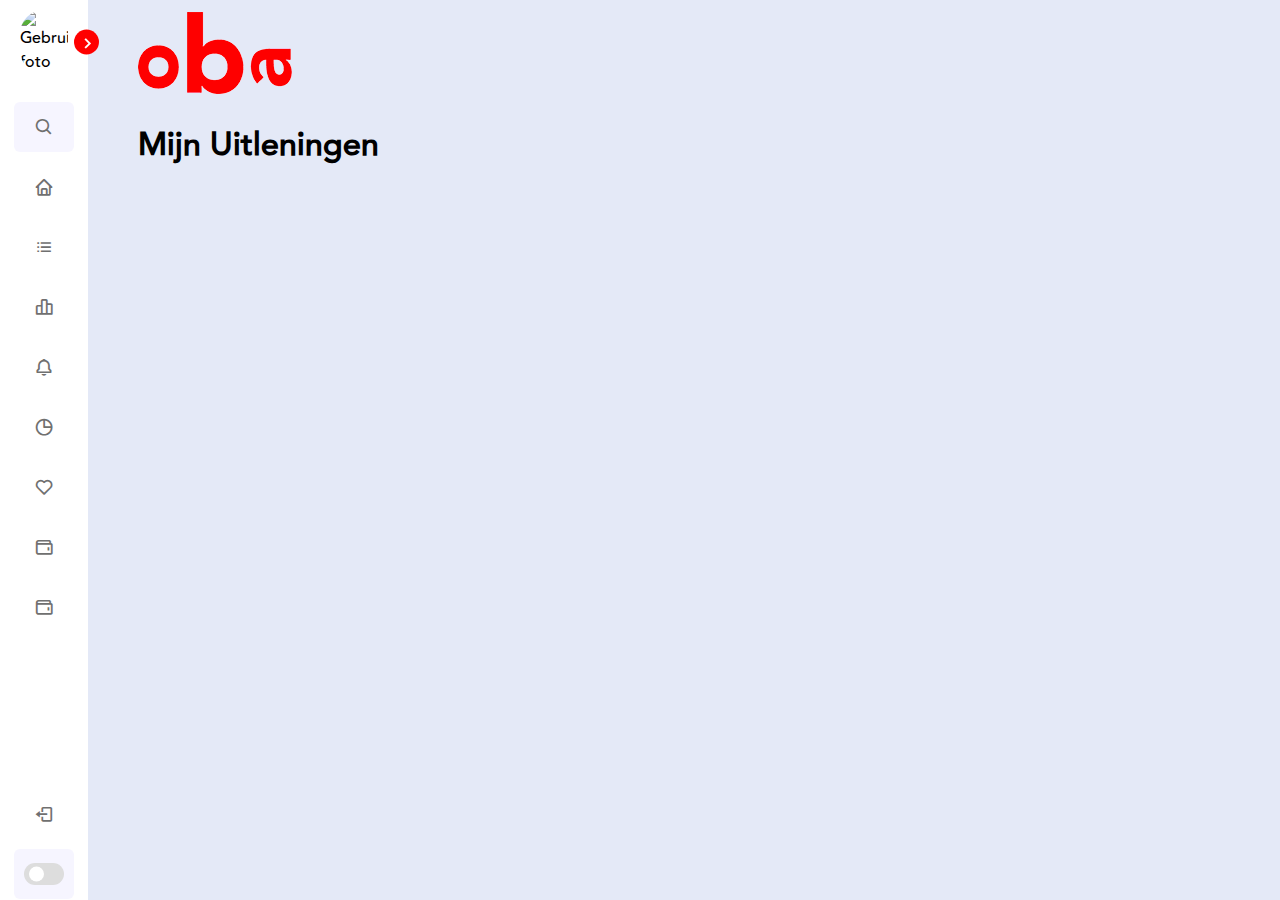
==== uitleningen.html @ 1aa2cf38 "css layout aangepast" ====
<!DOCTYPE html>
<html lang="en">
<head>
    <meta charset="UTF-8">
    <meta http-equiv="X-UA-Compatible" content="IE=edge">
    <meta name="viewport" content="width=device-width, initial-scale=1.0">
    
    <!-- Link to CSS -->
    <link rel="stylesheet" href="./styles/styles.css">
    
    <!-- Link to boxicons -->
    <link href='https://unpkg.com/boxicons@2.1.4/css/boxicons.min.css' rel='stylesheet'>

    <!-- Link to JavaScript script -->
    <script src="./scripts/script.js" defer></script>


    <title>Mijn OBA digitale reserveringen</title> 
</head>
<body>
    <nav class="sidebar close">
        <header>
            <div class="image-text">
                <span class="image">
                    <img src="./image/AmberFoto.jpeg" alt="Gebruiker-foto">
                </span>

                <div class="text logo-text">
                    <span class="name">Amber v/d Reijden</span>
                    <span class="profession">5 jaar lid</span>
                </div>
            </div>

            <i class='bx bx-chevron-right toggle'></i>
        </header>

        <div class="menu-bar">
            <div class="menu">

                <li class="search-box">
                    <i class='bx bx-search icon'></i>
                    <input type="text" placeholder="Zoek...">
                </li>

                <ul class="menu-links">
                    <li class="nav-link">
                        <a href="#">
                            <i class='bx bx-home icon'></i>
                            <span class="text nav-text">Welkom</span>
                        </a>
                    </li>

                    <li class="nav-link">
                        <a href="#">
                            <i class='bx bx-list-ul icon'></i>
                            <span class="text nav-text">Leeslijst</span>
                        </a>
                    </li>

                    <li class="nav-link">
                        <a href="#">
                            <i class='bx bx-bar-chart-alt-2 icon' ></i>
                            <span class="text-long nav-text">Uitleningen en verlengen</span>
                        </a>
                    </li>

                    <li class="nav-link">
                        <a href="#">
                            <i class='bx bx-bell icon'></i>
                            <span class="text nav-text">Uitleengeschiedenis</span>
                        </a>
                    </li>

                    <li class="nav-link">
                        <a href="#">
                            <i class='bx bx-pie-chart-alt icon' ></i>
                            <span class="text nav-text">Betaalgeschiedenis</span>
                        </a>
                    </li>
<!--dit is het gedeelte waar ik mee werk, namelijk:reserveringen -->
                    <li class="nav-link">
                        <a href="reserveringen.html">
                            <i class='bx bx-heart icon' ></i>
                            <span class="text nav-text">Reserveringen</span>
                        </a>
                    </li>

                    <li class="nav-link">
                        <a href="#">
                            <i class='bx bx-wallet icon' ></i>
                            <span class="text nav-text">Desposito's</span>
                        </a>
                    </li>

                    <li class="nav-link">
                        <a href="#">
                            <i class='bx bx-wallet icon' ></i>
                            <span class="text nav-text">Tellerstand abonnement</span>
                        </a>
                    </li>
                </ul>
            </div>

            <div class="bottom-content">
                <li class="">
                    <a href="#">
                        <i class='bx bx-log-out icon' ></i>
                        <span class="text nav-text">Uitloggen</span>
                    </a>
                </li>

                <li class="mode">
                    <div class="sun-moon">
                        <i class='bx bx-moon icon moon'></i>
                        <i class='bx bx-sun icon sun'></i>
                    </div>
                    <span class="mode-text text">Dark mode</span>

                    <div class="toggle-switch">
                        <span class="switch"></span>
                    </div>
                </li>
                
            </div>
        </div>

    </nav>
<!--Mijn digitale collectie/ of misschien krijg je dit te zien in de zoekfunctie..-->
    <section class="home">
        <div class="text"><img src="./images/oba.png" alt="OBA logo"></div>
        <main>
            <h1>Mijn Uitleningen</h1>
            
            
        </main>

    </section>

</body>
</html>
---- styles/styles.css ----
/* Fonts being used by the oba */
@font-face {
    font-family: AvenirRoman;
    src: url(../fonts/Avenir-roman.ttf);
}

@font-face {
    font-family: AvenirMedium;
    src: url(../fonts/Avenir-medium.ttf);
}

@font-face {
    font-family: AvenirBlack;
    src: url(../fonts/Avenir\ -black.ttf);
}

/* Custom properties */
/* :root {
    --red:#FF0000;
    --dark-color:#ce0000;
    --black:#000000;
    --gray:#666;
    /* --border: .1rem solid rgba(0,0,0,.1);
    --border-hover: .1rem solid var(--black);
    --box-shadow: 0 .5rem 1rem rgba(0,0,0,.1); 
} */

*{
    margin: 0;
    padding: 0;
    box-sizing: border-box;
    /* font-family: 'Poppins', sans-serif; */
}

:root{
    /* ===== Colors ===== */
    --body-color: #E4E9F7;
    --sidebar-color: #FFF;
    --primary-color: #FF0000;
    --primary-color-light: #F6F5FF;
    --toggle-color: #DDD;
    --text-color: #707070;

    /* ====== Transition ====== */
    --tran-03: all 0.2s ease;
    --tran-03: all 0.3s ease;
    --tran-04: all 0.3s ease;
    --tran-05: all 0.3s ease;
}


body{
    min-height: 100vh;
    background-color: var(--body-color);
    transition: var(--tran-05);
    font-family: AvenirMedium;
}

::selection{
    background-color: var(--primary-color);
    color: #fff;
}

body.dark{
    --body-color: #18191a;
    --sidebar-color: #242526;
    --primary-color: #3a3b3c;
    --primary-color-light: #3a3b3c;
    --toggle-color: #fff;
    --text-color: #ccc;
}

/* ===== Sidebar ===== */
 .sidebar{
    position: fixed;
    top: 0;
    left: 0;
    height: 100%;
    width: 250px;
    padding: 10px 14px;
    background: var(--sidebar-color);
    transition: var(--tran-05);
    z-index: 100;  
}
.sidebar.close{
    width: 88px;
}

/* ===== Reusable code - Here ===== */
.sidebar li{
    height: 50px;
    list-style: none;
    display: flex;
    align-items: center;
    margin-top: 10px;
}

.sidebar header .image,
.sidebar .icon{
    min-width: 60px;
    border-radius: 6px;
}

.sidebar .icon{
    min-width: 60px;
    border-radius: 6px;
    height: 100%;
    display: flex;
    align-items: center;
    justify-content: center;
    font-size: 20px;
}

.sidebar .text,
.sidebar .icon{
    color: var(--text-color);
    transition: var(--tran-03);
}

.sidebar .text{
    font-size: 17px;
    font-weight: 500;
    white-space: nowrap;
    opacity: 1;
}
.sidebar.close .text{
    opacity: 0;
}

.sidebar .text-long,
.sidebar .icon{
    color: var(--text-color);
    transition: var(--tran-03);
}

.sidebar .text-long{
    font-size: 17px;
    font-weight: 500;
    resize: none;
    opacity: 1;
}
.sidebar.close .text-long{
    resize: none;
    opacity: 0;
}

/* =========================== */

.sidebar header{
    position: relative;
}

.sidebar header .image-text{
    display: flex;
    align-items: center;
}
.sidebar header .logo-text{
    display: flex;
    flex-direction: column;
}
header .image-text .name {
    margin-top: 2px;
    font-size: 18px;
    font-weight: 600;
}

header .image-text .profession{
    font-size: 16px;
    margin-top: -2px;
    display: block;
}

.sidebar header .image{
    display: flex;
    align-items: center;
    justify-content: center;
}

.sidebar header .image img{
    width: 3rem;
    border-radius: 180px;
}

.sidebar header .toggle{
    position: absolute;
    top: 50%;
    right: -25px;
    transform: translateY(-50%) rotate(180deg);
    height: 25px;
    width: 25px;
    background-color: var(--primary-color);
    color: var(--sidebar-color);
    border-radius: 50%;
    display: flex;
    align-items: center;
    justify-content: center;
    font-size: 22px;
    cursor: pointer;
    transition: var(--tran-05);
}

body.dark .sidebar header .toggle{
    color: var(--text-color);
}

.sidebar.close .toggle{
    transform: translateY(-50%) rotate(0deg);
}

.sidebar .menu{
    margin-top: 18px;
}

.sidebar li.search-box{
    border-radius: 6px;
    background-color: var(--primary-color-light);
    cursor: pointer;
    transition: var(--tran-05);
}

.sidebar li.search-box input{
    height: 100%;
    width: 100%;
    outline: none;
    border: none;
    background-color: var(--primary-color-light);
    color: var(--text-color);
    border-radius: 6px;
    font-size: 17px;
    font-weight: 500;
    transition: var(--tran-05);
}
.sidebar li a{
    list-style: none;
    height: 100%;
    background-color: transparent;
    display: flex;
    align-items: center;
    height: 100%;
    width: 100%;
    border-radius: 6px;
    text-decoration: none;
    transition: var(--tran-03);
}

.sidebar li a:hover{
    background-color: var(--primary-color);
}
.sidebar li a:hover .icon,
.sidebar li a:hover .text{
    color: var(--sidebar-color);
}
body.dark .sidebar li a:hover .icon,
body.dark .sidebar li a:hover .text{
    color: var(--text-color);
}

.sidebar .menu-bar{
    height: calc(100% - 55px);
    display: flex;
    flex-direction: column;
    justify-content: space-between;
    overflow-y: scroll;
}
.menu-bar::-webkit-scrollbar{
    display: none;
}
.sidebar .menu-bar .mode{
    border-radius: 6px;
    background-color: var(--primary-color-light);
    position: relative;
    transition: var(--tran-05);
}

.menu-bar .mode .sun-moon{
    height: 50px;
    width: 60px;
}

.mode .sun-moon i{
    position: absolute;
}
.mode .sun-moon i.sun{
    opacity: 0;
}
body.dark .mode .sun-moon i.sun{
    opacity: 1;
}
body.dark .mode .sun-moon i.moon{
    opacity: 0;
}

.menu-bar .bottom-content .toggle-switch{
    position: absolute;
    right: 0;
    height: 100%;
    min-width: 60px;
    display: flex;
    align-items: center;
    justify-content: center;
    border-radius: 6px;
    cursor: pointer;
}
.toggle-switch .switch{
    position: relative;
    height: 22px;
    width: 40px;
    border-radius: 25px;
    background-color: var(--toggle-color);
    transition: var(--tran-05);
}

.switch::before{
    content: '';
    position: absolute;
    height: 15px;
    width: 15px;
    border-radius: 50%;
    top: 50%;
    left: 5px;
    transform: translateY(-50%);
    background-color: var(--sidebar-color);
    transition: var(--tran-04);
}

body.dark .switch::before{
    left: 20px;
}

.home{
    position: absolute;
    top: 0;
    top: 0;
    left: 250px;
    height: 100vh;
    width: calc(100% - 250px);
    background-color: var(--body-color);
    transition: var(--tran-05);
}
.home .text{
    font-size: 30px;
    font-weight: 500;
    color: var(--text-color);
    padding: 12px 60px;
}

.sidebar.close ~ .home{
    left: 78px;
    height: 100vh;
    width: calc(100% - 78px);
}
body.dark .home .text{
    color: var(--text-color);
}

/* css voor mijn uitleningen: mobiele versie */
main{
    width: 90%;
    margin: 0 auto;

    /*background-color: green;*/
}

main h1 {
    margin-bottom: 1rem;
}

article {
    /*background-color: yellow;*/
}

article img {
    width: 22rem;
    height: auto;
    display: block;
    margin: 0 auto;
   
}

article h3 {
    margin-top: 0.5rem;
    margin-bottom: 1rem;
    color:
}

article h4 {
    margin-top: 1em;
    margin-bottom: 0.5em;
}

article h5 {
    margin-bottom: 5rem;
}

/* desktop versie*/
@media screen and (min-width: 800px) {
    article img {
        width: 10rem;
        height: auto;
    }
    article h3 {
        font-size: 1rem;
    }

    article h4 {
        font-size: 1rem;
    }
}
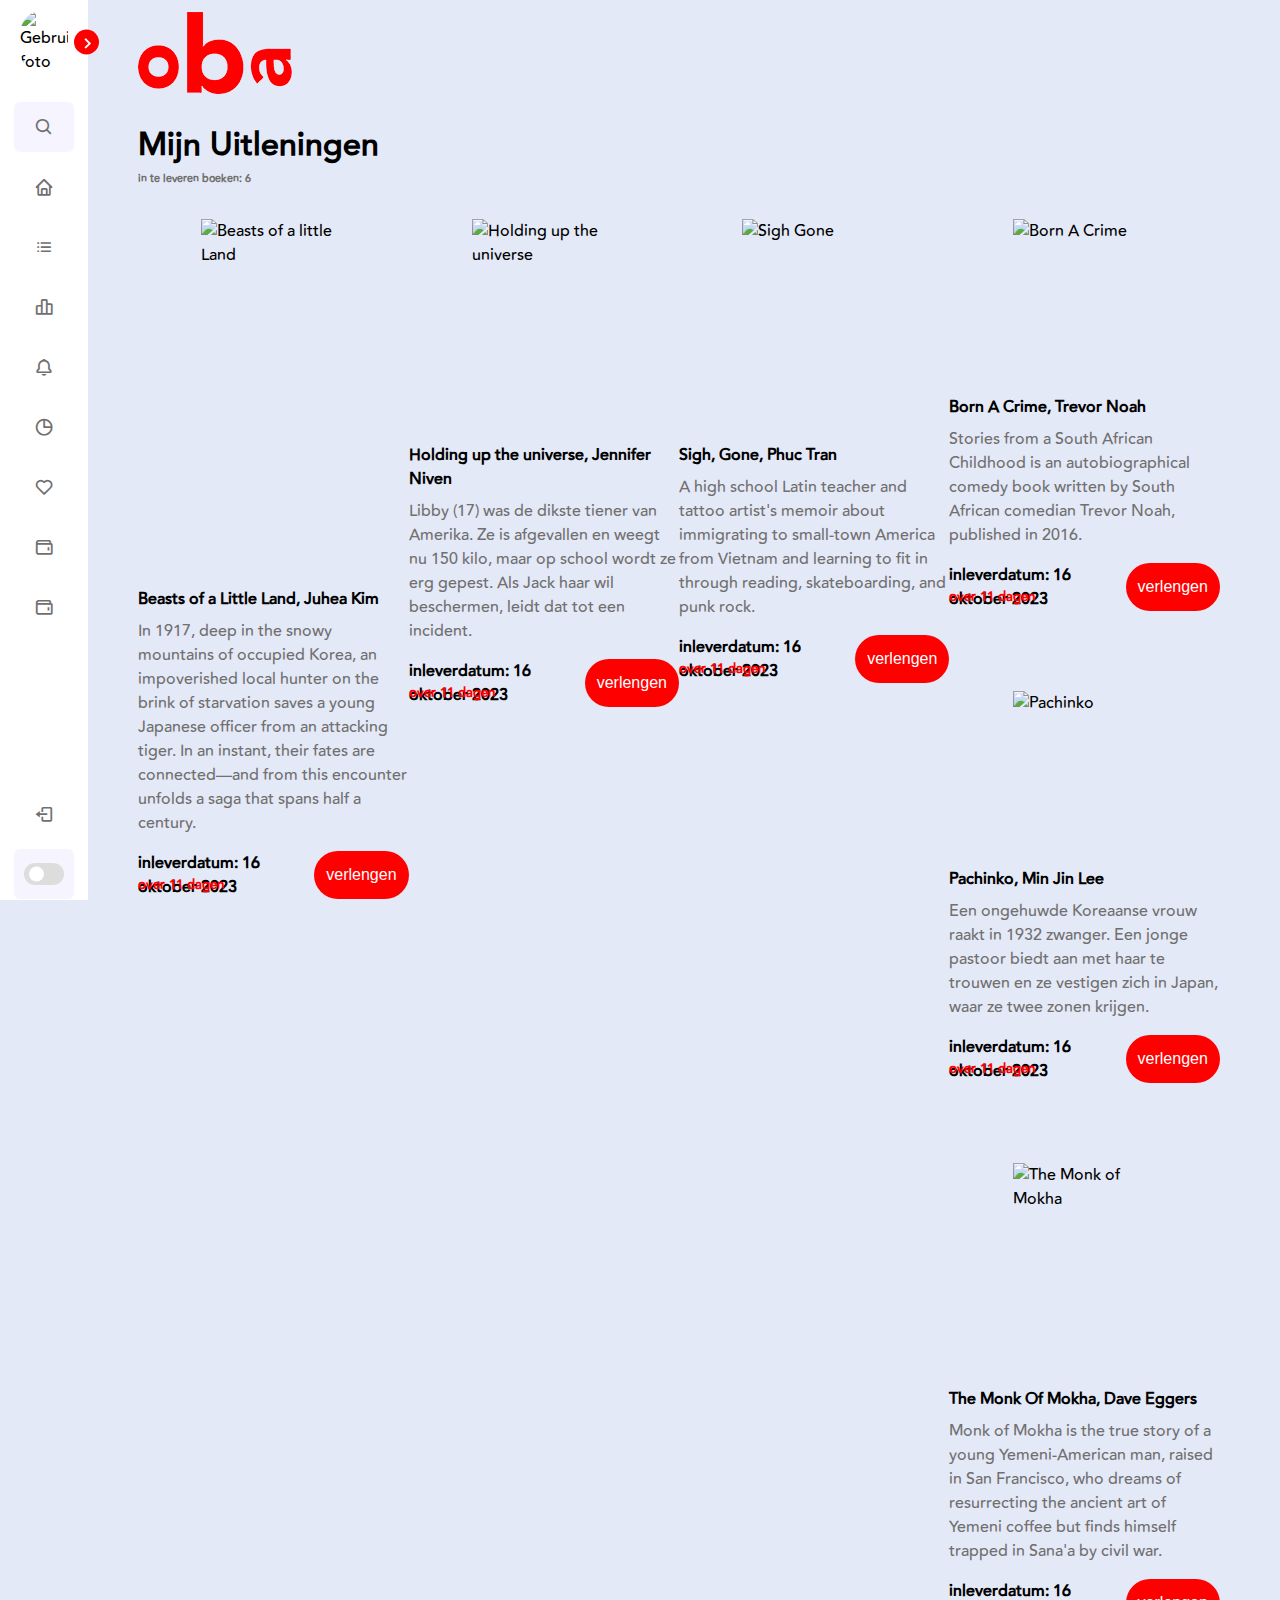
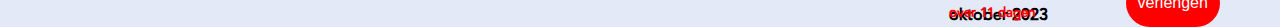
==== commit 401a1f03: "mobiele versie af + beginnetje aan layout midsize-desktop versie" ====
--- a/uitleningen.html
+++ b/uitleningen.html
@@ -125,13 +125,66 @@
         </div>
 
     </nav>
-<!--Mijn digitale collectie/ of misschien krijg je dit te zien in de zoekfunctie..-->
+<!--Mijn in te leveren boeken-->
     <section class="home">
         <div class="text"><img src="./images/oba.png" alt="OBA logo"></div>
         <main>
             <h1>Mijn Uitleningen</h1>
+            <h6>in te leveren boeken: 6</h6>
             
-            
+            <article>
+                <img src="https://i.ibb.co/tCpwZHS/cover-beasts-of-a-little-land.jpg" alt="Beasts of a little Land">
+                <h3> Beasts of a Little Land, Juhea Kim </h3>
+                <p>In 1917, deep in the snowy mountains of occupied Korea, an impoverished local hunter on the brink of starvation saves a young Japanese officer from an attacking tiger. In an instant, their fates are connected—and from this encounter unfolds a saga that spans half a century.</p>
+                <h4>inleverdatum: 16 oktober 2023</h4>
+                <h5>over 11 dagen</h5>
+                <button>verlengen</button>
+            </article>
+    
+            <article>
+                <img src="https://i.ibb.co/Z8VnqZw/cover-holding-up-the-universe.jpg" alt="Holding up the universe">
+                <h3>Holding up the universe, Jennifer Niven</h3>
+                <p>Libby (17) was de dikste tiener van Amerika. Ze is afgevallen en weegt nu 150 kilo, maar op school wordt ze erg gepest. Als Jack haar wil beschermen, leidt dat tot een incident.</p>
+                <h4>inleverdatum: 16 oktober 2023</h4>
+                <h5>over 11 dagen</h5>
+                <button>verlengen</button>
+            </article>
+
+            <article>
+                <img src="https://i.ibb.co/V35Kzg2/cover-born-a-crime.jpg" alt="Born A Crime">
+                <h3>Born A Crime, Trevor Noah</h3>
+                <p>Stories from a South African Childhood is an autobiographical comedy book written by South African comedian Trevor Noah, published in 2016.</p>
+                <h4>inleverdatum: 16 oktober 2023</h4>
+                <h5>over 11 dagen</h5>
+                <button>verlengen</button>
+            </article>
+    
+            <article>
+                <img src="https://i.ibb.co/hCTFCj4/cover-sigh-gone.jpg" alt="Sigh Gone">
+                <h3>Sigh, Gone, Phuc Tran</h3>
+                <p>A high school Latin teacher and tattoo artist's memoir about immigrating to small-town America from Vietnam and learning to fit in through reading, skateboarding, and punk rock.</p>
+                <h4>inleverdatum: 16 oktober 2023</h4>
+                <h5>over 11 dagen</h5>
+                <button>verlengen</button>
+            </article>
+    
+            <article>
+                <img src="https://i.ibb.co/fxdWRv3/cover-pachinko.jpg" alt="Pachinko">
+                <h3>Pachinko, Min Jin Lee</h3>
+                <p>Een ongehuwde Koreaanse vrouw raakt in 1932 zwanger. Een jonge pastoor biedt aan met haar te trouwen en ze vestigen zich in Japan, waar ze twee zonen krijgen.</p>
+                <h4>inleverdatum: 16 oktober 2023</h4>
+                <h5>over 11 dagen</h5>
+                <button>verlengen</button>
+            </article>
+
+            <article>
+                <img src="https://i.ibb.co/qjkDDkj/cover-the-monk-of-mokha.jpg" alt="The Monk of Mokha">
+                <h3>The Monk Of Mokha, Dave Eggers</h3>
+                <p>Monk of Mokha is the true story of a young Yemeni-American man, raised in San Francisco, who dreams of resurrecting the ancient art of Yemeni coffee but finds himself trapped in Sana'a by civil war.</p>
+                <h4>inleverdatum: 16 oktober 2023</h4>
+                <h5>over 11 dagen</h5>
+                <button>verlengen</button>
+            </article>
         </main>
 
     </section>
--- a/styles/styles.css
+++ b/styles/styles.css
@@ -6,12 +6,12 @@
 
 @font-face {
     font-family: AvenirMedium;
-    src: url(../fonts/Avenir-medium.ttf);
+    src: url("../fonts/Avenir-medium.ttf");
 }
 
 @font-face {
     font-family: AvenirBlack;
-    src: url(../fonts/Avenir\ -black.ttf);
+    src: url("../fonts/Avenir\ -black.ttf")
 }
 
 /* Custom properties */
@@ -353,59 +353,161 @@
     color: var(--text-color);
 }
 
-/* css voor mijn uitleningen: mobiele versie */
+/* MOBIELE versie : mijn uitleningen */
 main{
     width: 90%;
     margin: 0 auto;
-
     /*background-color: green;*/
+    font-family: Avenirmedium;
 }
 
 main h1 {
-    margin-bottom: 1rem;
+    font-family: Avenirmedium;
+    font-size: 2rem;
+    /*margin-bottom: -3rem;*/
+}
+
+main h6 {
+    font-family: Avenirmedium;
+    margin-bottom: -3rem;
+    color:#707070;
 }
 
 article {
     /*background-color: yellow;*/
+    width: 90%;
+    margin: 0 auto;
+
+   display: grid;
+    grid-template-areas: 
+        "image image"
+        "title title"
+        "text text"
+        "date button"
+        "days button";
+    grid-template-columns: 2fr 0.5fr;
+    grid-template-rows: 2fr 0.2fr 0.5fr 2.5rem 1.5rem;
 }
 
 article img {
-    width: 22rem;
+    width: 15rem;
     height: auto;
     display: block;
     margin: 0 auto;
-   
+    margin-top: 5rem;
+
+    grid-area: image;
 }
 
 article h3 {
-    margin-top: 0.5rem;
-    margin-bottom: 1rem;
-    color:
-}
-
+    margin-top: 1rem;
+    margin-bottom: 0.5rem;
+
+    grid-area: title;
+}
+
+article p {
+    /*color:#707070;
+    width: 29rem; 
+    height: 7rem;*/
+    grid-area: text
+    
+}
 article h4 {
     margin-top: 1em;
-    margin-bottom: 0.5em;
+    margin-bottom: 1em;
+
+    grid-area: date;
 }
 
 article h5 {
-    margin-bottom: 5rem;
-}
-
-/* desktop versie*/
-@media screen and (min-width: 800px) {
+    color:#FF0000;
+
+    grid-area: days;
+}
+
+article button {
+    border-radius: 2rem;
+    border: none;
+    border-color: red;
+    background-color: red;
+    color: white;
+    font-size: 1rem;
+    padding: 0.75rem;
+    float: right;
+
+    grid-area: button;
+}
+
+
+
+/* mid-sized versie*/
+@media screen and (min-width: 45em) {
+    article{
+        width: 40%;
+    }
+
+    article:nth-of-type(1n){
+        float:left;
+    }
+
+    article:nth-of-type(2n){
+        float: right;
+    }
+
+    /*article:nth-of-type(3n){
+        float: right;*/
+    }
+
     article img {
-        width: 10rem;
+        width: 15rem;
         height: auto;
     }
+
     article h3 {
         font-size: 1rem;
     }
 
+    article p {
+        color:#707070;
+        /*
+        width: 20rem; 
+        height: 10rem;
+        */
+    }
+
     article h4 {
         font-size: 1rem;
     }
-}
-
-
-
+
+    article button {
+        float: left;
+        margin-top: 1em;
+    }
+
+
+
+
+/* full size desktop versie*/
+@media screen and (min-width: 80em) {
+    article {
+        width: 25%;
+    }
+
+    article img {
+        width: 9rem;
+        height: auto;
+    }
+
+    article:nth-of-type(1n){
+        float:left;
+    }
+
+    article:nth-of-type(2n){
+        float:center;
+    }
+
+    article:nth-of-type(3n){
+        float: right;
+    }
+}
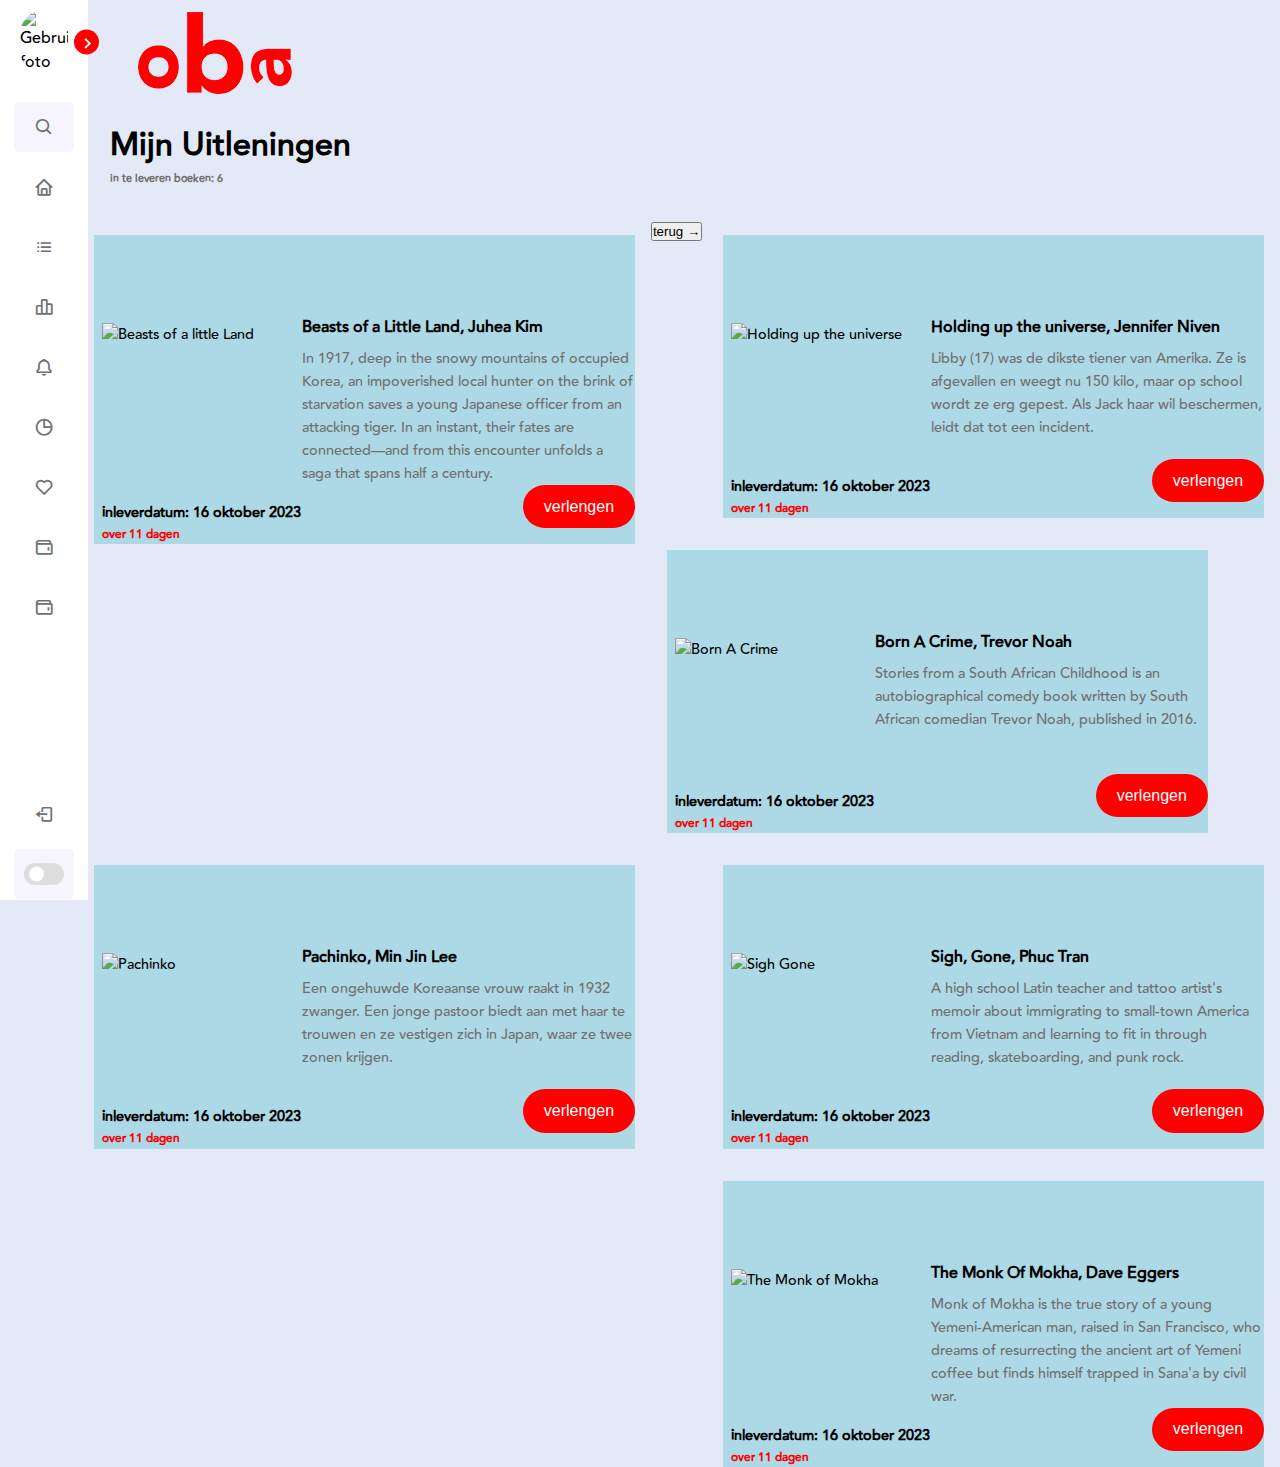
==== commit 723e2759: "midsize versie + begin full size" ====
--- a/uitleningen.html
+++ b/uitleningen.html
@@ -125,13 +125,14 @@
         </div>
 
     </nav>
-<!--Mijn in te leveren boeken-->
-    <section class="home">
+<!--My part on this project: Mijn uitleningen-->
+    <main class="home">
+
         <div class="text"><img src="./images/oba.png" alt="OBA logo"></div>
-        <main>
-            <h1>Mijn Uitleningen</h1>
-            <h6>in te leveren boeken: 6</h6>
-            
+
+        <h1>Mijn Uitleningen</h1>
+        <h6>in te leveren boeken: 6</h6>
+
             <article>
                 <img src="https://i.ibb.co/tCpwZHS/cover-beasts-of-a-little-land.jpg" alt="Beasts of a little Land">
                 <h3> Beasts of a Little Land, Juhea Kim </h3>
@@ -185,9 +186,9 @@
                 <h5>over 11 dagen</h5>
                 <button>verlengen</button>
             </article>
-        </main>
 
-    </section>
+        <button>terug &#8594;</button>
+    </main>
 
 </body>
 </html>
--- a/styles/styles.css
+++ b/styles/styles.css
@@ -353,8 +353,10 @@
     color: var(--text-color);
 }
 
-/* MOBIELE versie : mijn uitleningen */
-main{
+/* My part in this project */
+
+/* mobile version: mijn uitleningen */
+main {
     width: 90%;
     margin: 0 auto;
     /*background-color: green;*/
@@ -362,14 +364,14 @@
 }
 
 main h1 {
-    font-family: Avenirmedium;
+    margin-left: 2rem;
     font-size: 2rem;
     /*margin-bottom: -3rem;*/
 }
 
 main h6 {
-    font-family: Avenirmedium;
-    margin-bottom: -3rem;
+    margin-left: 2rem;
+    margin-bottom: 2rem;
     color:#707070;
 }
 
@@ -377,16 +379,16 @@
     /*background-color: yellow;*/
     width: 90%;
     margin: 0 auto;
-
-   display: grid;
+    margin-bottom: 3rem;
+    display: grid;
     grid-template-areas: 
         "image image"
         "title title"
-        "text text"
+        "description description"
         "date button"
         "days button";
-    grid-template-columns: 2fr 0.5fr;
-    grid-template-rows: 2fr 0.2fr 0.5fr 2.5rem 1.5rem;
+    grid-template-columns: 1fr 7rem;
+    grid-template-rows: 3fr 0.2fr 0.5fr 2.2rem 1rem;
 }
 
 article img {
@@ -394,74 +396,305 @@
     height: auto;
     display: block;
     margin: 0 auto;
-    margin-top: 5rem;
-
+    margin-top: 4rem;
     grid-area: image;
 }
 
 article h3 {
     margin-top: 1rem;
     margin-bottom: 0.5rem;
-
     grid-area: title;
 }
 
 article p {
-    /*color:#707070;
-    width: 29rem; 
-    height: 7rem;*/
-    grid-area: text
-    
+    color:#707070;
+    grid-area: description;
 }
 article h4 {
     margin-top: 1em;
     margin-bottom: 1em;
-
     grid-area: date;
 }
 
 article h5 {
     color:#FF0000;
-
     grid-area: days;
 }
 
 article button {
     border-radius: 2rem;
     border: none;
-    border-color: red;
     background-color: red;
     color: white;
     font-size: 1rem;
-    padding: 0.75rem;
     float: right;
-
     grid-area: button;
 }
 
-
+/* een knop om terug te gaan naar het account overzicht?*/
+
+/*
+button {
+    border-radius: 2rem;
+    border: none;
+    background-color: black;
+    color: white;
+    font-size: 1rem;
+    padding: 1rem 2rem;
+    margin-top: 2rem;
+    margin-bottom: 2rem;
+} 
+*/
 
 /* mid-sized versie*/
-@media screen and (min-width: 45em) {
-    article{
-        width: 40%;
+
+/* werken aan: inleverdatum + aantal dagen onder tekst*/
+@media screen and (min-width:38em) {
+    article {
+       /* background-color:pink; */
+       width: 90%;
+       margin: 0 auto;
+       margin-top: -3rem;
+       margin-bottom: 5rem;
+       font-size: 0.9rem;
+       display: grid;
+        /*grid-template-areas: 
+        "image image title title"
+        "image image description description"
+        "date date date button"
+        "days days days button";
+        grid-template-columns: 1fr 0.5fr 1fr 7rem;
+        grid-template-rows: 0.5fr 1fr 2.5rem 1rem;
+        */
+
+        /*grid-template-areas:
+        "image image title title"
+        "image image description description"
+        "image image date date"
+        "image image days days"
+        "image image button blank";
+        grid-template-columns: 1fr 0.8fr 8rem 1.2fr;
+        grid-template-rows: 0.1fr 1fr 3rem 2rem 3rem;
+        */
+
+        grid-template-areas:
+        "image image title title"
+        "image image description description"
+        "image image date date"
+        "image image blank button"
+        "image image days button";
+        grid-template-columns: 1fr 0.8fr 1.2fr 7rem;
+        grid-template-rows: 0.1fr 1fr 3rem 1rem 2rem;
+
+    }
+
+    article h6 {
+        margin-bottom: 2rem;
+    }
+
+    article image {
+        width: 10rem; 
+        height: auto;
+        grid-area: image;
+    }
+
+    article h3 {
+        font-size: 1rem;
+        margin-top: 4.5rem;
+        margin-left: 1rem;
+        grid-area: title;
+    }
+    
+    article p {
+        margin-left: 1rem; 
+        grid-area: description;
+    }
+
+    article h4 {
+        margin-top: 1rem;
+        margin-left: 0.5rem;
+        grid-area: date;
+    }
+
+    article h5 {
+        margin-left: 0.5rem;
+        grid-area: days;
+    }
+
+    article blank {
+        grid-area: blank;
+    }
+}
+
+/*nog iets groter*/
+
+@media screen and (min-width: 58rem){
+    article {
+        background-color:lightblue;
+        width: 45%;
+        margin: 0 auto;
+        margin-top: -3rem;
+        grid-template-areas: 
+        "image title title"
+        "image description description"
+        "date date button"
+        "days days button"
+        "days days blank";
+        grid-template-columns: 12rem 1fr 7rem;
+       /* grid-template-rows: 0.1fr 1fr 0.2fr 1rem 2rem; */
+        grid-template-rows: 0.5fr 1fr 2.5rem 0.2rem 1rem;
+    }
+
+    article h6 {
+        
+    }
+    article img {
+        width: 12rem;
+        height: auto;
+        /*display: block;
+        margin: 0 auto;*/
+        margin-top: 5.5rem;
+        margin-left: 0.5rem;
+        grid-area: image;
+    }
+
+    article h3 {
+        grid-area: title;
+        margin-top: 5rem;
+    }
+
+    article p {
+        grid-area: description;
     }
 
     article:nth-of-type(1n){
         float:left;
+        margin: 1rem;
     }
 
     article:nth-of-type(2n){
         float: right;
     }
-
-    /*article:nth-of-type(3n){
-        float: right;*/
-    }
-
+}
+    /*full size desktop screen*/
+
+@media screen and (min-width: 82rem) {
+    article {
+        background-color: lightcoral;
+        width: 30%;
+        margin: 0 auto;
+        grid-template-areas: 
+        "image title title"
+        "image description description"
+        "date date button"
+        "days days button"
+        "days days blank";
+        grid-template-columns: 12rem 1fr 7rem;
+       /* grid-template-rows: 0.1fr 1fr 0.2fr 1rem 2rem; */
+        grid-template-rows: 0.5fr 1fr 2.5rem 0.2rem 1rem;
+    }
+
+    article image {
+        width: 12rem;
+    }
+
+    article:nth-of-type(1n){
+        float:left;
+    }
+
+    article:nth-of-type(2n){
+        float: center;
+    } 
+
+    article:nth-of-type(3n){
+        float: right;
+    }
+}
+
+    /*article {
+        background-color:lightblue;
+        width: 45%;
+        margin: 0 auto;
+        display: grid;
+        grid-template-areas: 
+            "image image"
+            "title title"
+            "description description"
+            "date button"
+            "days button";
+        grid-template-columns: 6fr 0.5fr;
+        grid-template-rows: 2fr 0.2fr 0.5fr 2.5rem 1rem;
+    }
+    
     article img {
         width: 15rem;
         height: auto;
+        display: block;
+        margin: 0 auto;
+        margin-top: 5rem;
+        grid-area: image;
+    }
+    
+    article h3 {
+        margin-top: 1rem;
+        margin-bottom: 0.5rem;
+        grid-area: title;
+    }
+    
+    article p {
+        grid-area: description;
+    }
+    article h4 {
+        grid-area: date;
+    }
+    
+    article h5 {
+        grid-area: days;
+    }
+    
+    article button {
+        grid-area: button;
+    }
+
+    article:nth-of-type(1n){
+        float:left;
+        margin: 1rem;
+    }
+
+    article:nth-of-type(2n){
+        float: right;
+    }
+}
+*/
+
+/* full size desktop screen */
+
+/*darkmode*/
+
+body.dark .home {
+    color: var(--text-color);
+}
+
+/*@media screen and (min-width: 45em) {
+    article{
+        width: 40%;
+    }
+
+    article:nth-of-type(1n){
+        float:left;
+    }
+
+    article:nth-of-type(2n){
+        float: right;
+    }
+
+    /*article:nth-of-type(3n){
+        float: right;
+    }
+
+    article img {
+        width: 15rem;
+        height: auto;
     }
 
     article h3 {
@@ -470,11 +703,10 @@
 
     article p {
         color:#707070;
-        /*
         width: 20rem; 
         height: 10rem;
-        */
-    }
+    }
+        
 
     article h4 {
         font-size: 1rem;
@@ -484,11 +716,14 @@
         float: left;
         margin-top: 1em;
     }
+*/
 
 
 
 
 /* full size desktop versie*/
+
+/*
 @media screen and (min-width: 80em) {
     article {
         width: 25%;
@@ -511,3 +746,4 @@
         float: right;
     }
 }
+*/
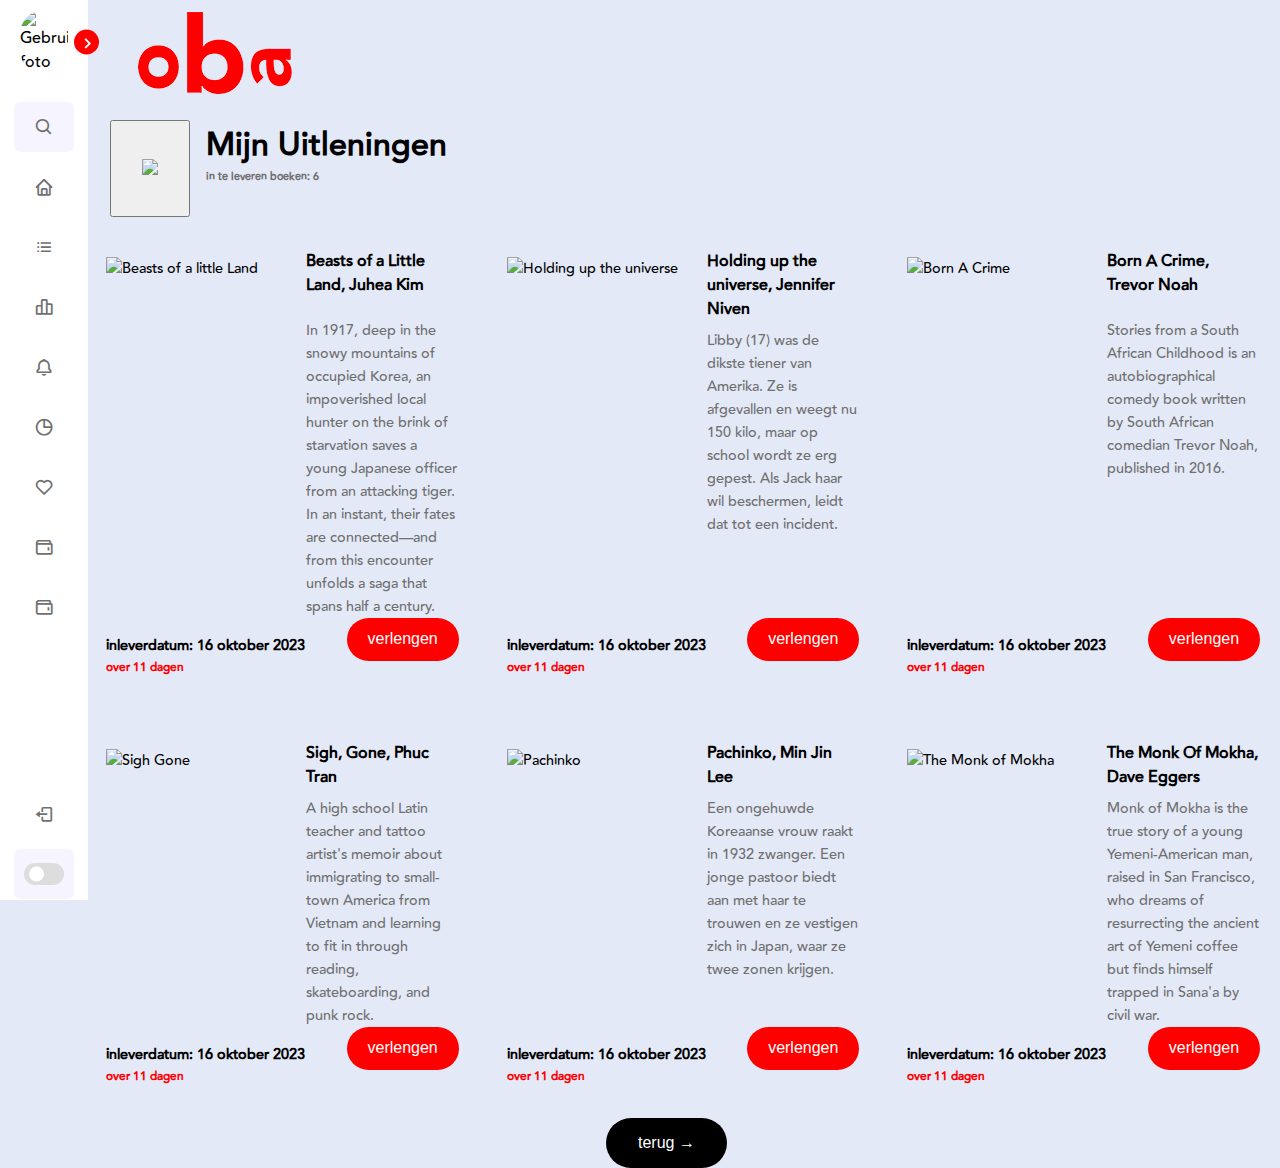
==== commit 506ad4d6: "full size desk done + extra knopjes" ====
--- a/uitleningen.html
+++ b/uitleningen.html
@@ -26,8 +26,8 @@
                 </span>
 
                 <div class="text logo-text">
-                    <span class="name">Amber v/d Reijden</span>
-                    <span class="profession">5 jaar lid</span>
+                    <span class="name">Wing-San Lee</span>
+                    <span class="profession">2 jaar lid</span>
                 </div>
             </div>
 
@@ -130,65 +130,73 @@
 
         <div class="text"><img src="./images/oba.png" alt="OBA logo"></div>
 
-        <h1>Mijn Uitleningen</h1>
-        <h6>in te leveren boeken: 6</h6>
-
-            <article>
-                <img src="https://i.ibb.co/tCpwZHS/cover-beasts-of-a-little-land.jpg" alt="Beasts of a little Land">
-                <h3> Beasts of a Little Land, Juhea Kim </h3>
-                <p>In 1917, deep in the snowy mountains of occupied Korea, an impoverished local hunter on the brink of starvation saves a young Japanese officer from an attacking tiger. In an instant, their fates are connected—and from this encounter unfolds a saga that spans half a century.</p>
-                <h4>inleverdatum: 16 oktober 2023</h4>
-                <h5>over 11 dagen</h5>
-                <button>verlengen</button>
-            </article>
-    
-            <article>
-                <img src="https://i.ibb.co/Z8VnqZw/cover-holding-up-the-universe.jpg" alt="Holding up the universe">
-                <h3>Holding up the universe, Jennifer Niven</h3>
-                <p>Libby (17) was de dikste tiener van Amerika. Ze is afgevallen en weegt nu 150 kilo, maar op school wordt ze erg gepest. Als Jack haar wil beschermen, leidt dat tot een incident.</p>
-                <h4>inleverdatum: 16 oktober 2023</h4>
-                <h5>over 11 dagen</h5>
-                <button>verlengen</button>
-            </article>
-
-            <article>
-                <img src="https://i.ibb.co/V35Kzg2/cover-born-a-crime.jpg" alt="Born A Crime">
-                <h3>Born A Crime, Trevor Noah</h3>
-                <p>Stories from a South African Childhood is an autobiographical comedy book written by South African comedian Trevor Noah, published in 2016.</p>
-                <h4>inleverdatum: 16 oktober 2023</h4>
-                <h5>over 11 dagen</h5>
-                <button>verlengen</button>
-            </article>
-    
-            <article>
-                <img src="https://i.ibb.co/hCTFCj4/cover-sigh-gone.jpg" alt="Sigh Gone">
-                <h3>Sigh, Gone, Phuc Tran</h3>
-                <p>A high school Latin teacher and tattoo artist's memoir about immigrating to small-town America from Vietnam and learning to fit in through reading, skateboarding, and punk rock.</p>
-                <h4>inleverdatum: 16 oktober 2023</h4>
-                <h5>over 11 dagen</h5>
-                <button>verlengen</button>
-            </article>
-    
-            <article>
-                <img src="https://i.ibb.co/fxdWRv3/cover-pachinko.jpg" alt="Pachinko">
-                <h3>Pachinko, Min Jin Lee</h3>
-                <p>Een ongehuwde Koreaanse vrouw raakt in 1932 zwanger. Een jonge pastoor biedt aan met haar te trouwen en ze vestigen zich in Japan, waar ze twee zonen krijgen.</p>
-                <h4>inleverdatum: 16 oktober 2023</h4>
-                <h5>over 11 dagen</h5>
-                <button>verlengen</button>
-            </article>
-
-            <article>
-                <img src="https://i.ibb.co/qjkDDkj/cover-the-monk-of-mokha.jpg" alt="The Monk of Mokha">
-                <h3>The Monk Of Mokha, Dave Eggers</h3>
-                <p>Monk of Mokha is the true story of a young Yemeni-American man, raised in San Francisco, who dreams of resurrecting the ancient art of Yemeni coffee but finds himself trapped in Sana'a by civil war.</p>
-                <h4>inleverdatum: 16 oktober 2023</h4>
-                <h5>over 11 dagen</h5>
-                <button>verlengen</button>
-            </article>
-
-        <button>terug &#8594;</button>
+        <div class="uitleningen">
+            <button class="account"><img src="https://i.ibb.co/4PmHHJc/user-icon.png" style="width: 3rem"></button>
+            <h1>Mijn Uitleningen</h1>
+            <h6>in te leveren boeken: 6</h6>
+        </div>
+
+            <div class="articles">
+                <article>
+                    <img src="https://i.ibb.co/tCpwZHS/cover-beasts-of-a-little-land.jpg" alt="Beasts of a little Land">
+                    <h3> Beasts of a Little Land, Juhea Kim </h3>
+                    <p>In 1917, deep in the snowy mountains of occupied Korea, an impoverished local hunter on the brink of starvation saves a young Japanese officer from an attacking tiger. In an instant, their fates are connected—and from this encounter unfolds a saga that spans half a century.</p>
+                    <h4>inleverdatum: 16 oktober 2023</h4>
+                    <h5>over 11 dagen</h5>
+                    <button>verlengen</button>
+                </article>
+        
+                <article>
+                    <img src="https://i.ibb.co/Z8VnqZw/cover-holding-up-the-universe.jpg" alt="Holding up the universe">
+                    <h3>Holding up the universe, Jennifer Niven</h3>
+                    <p>Libby (17) was de dikste tiener van Amerika. Ze is afgevallen en weegt nu 150 kilo, maar op school wordt ze erg gepest. Als Jack haar wil beschermen, leidt dat tot een incident.</p>
+                    <h4>inleverdatum: 16 oktober 2023</h4>
+                    <h5>over 11 dagen</h5>
+                    <button>verlengen</button>
+                </article>
+
+                <article>
+                    <img src="https://i.ibb.co/V35Kzg2/cover-born-a-crime.jpg" alt="Born A Crime">
+                    <h3>Born A Crime, Trevor Noah</h3>
+                    <p>Stories from a South African Childhood is an autobiographical comedy book written by South African comedian Trevor Noah, published in 2016.</p>
+                    <h4>inleverdatum: 16 oktober 2023</h4>
+                    <h5>over 11 dagen</h5>
+                    <button>verlengen</button>
+                </article>
+        
+                <article>
+                    <img src="https://i.ibb.co/hCTFCj4/cover-sigh-gone.jpg" alt="Sigh Gone">
+                    <h3>Sigh, Gone, Phuc Tran</h3>
+                    <p>A high school Latin teacher and tattoo artist's memoir about immigrating to small-town America from Vietnam and learning to fit in through reading, skateboarding, and punk rock.</p>
+                    <h4>inleverdatum: 16 oktober 2023</h4>
+                    <h5>over 11 dagen</h5>
+                    <button>verlengen</button>
+                </article>
+        
+                <article>
+                    <img src="https://i.ibb.co/fxdWRv3/cover-pachinko.jpg" alt="Pachinko">
+                    <h3>Pachinko, Min Jin Lee</h3>
+                    <p>Een ongehuwde Koreaanse vrouw raakt in 1932 zwanger. Een jonge pastoor biedt aan met haar te trouwen en ze vestigen zich in Japan, waar ze twee zonen krijgen.</p>
+                    <h4>inleverdatum: 16 oktober 2023</h4>
+                    <h5>over 11 dagen</h5>
+                    <button>verlengen</button>
+                </article>
+
+                <article>
+                    <img src="https://i.ibb.co/qjkDDkj/cover-the-monk-of-mokha.jpg" alt="The Monk of Mokha">
+                    <h3>The Monk Of Mokha, Dave Eggers</h3>
+                    <p>Monk of Mokha is the true story of a young Yemeni-American man, raised in San Francisco, who dreams of resurrecting the ancient art of Yemeni coffee but finds himself trapped in Sana'a by civil war.</p>
+                    <h4>inleverdatum: 16 oktober 2023</h4>
+                    <h5>over 11 dagen</h5>
+                    <button>verlengen</button>
+                </article>
+            </div>
+
+        <button class="terug">terug &#8594;</button>
+
     </main>
+
+
 
 </body>
 </html>
--- a/styles/styles.css
+++ b/styles/styles.css
@@ -1,7 +1,7 @@
 /* Fonts being used by the oba */
 @font-face {
     font-family: AvenirRoman;
-    src: url(../fonts/Avenir-roman.ttf);
+    src: url("../fonts/Avenir-roman.ttf");
 }
 
 @font-face {
@@ -356,6 +356,16 @@
 /* My part in this project */
 
 /* mobile version: mijn uitleningen */
+
+.uitleningen {
+    margin-left: 2rem;
+    display: grid;
+    grid-template-areas: 
+    "user uitleningen"
+    "user aantal";
+    grid-template-columns: 5rem 1fr;
+    grid-template-rows: 3rem 1fr;
+}
 main {
     width: 90%;
     margin: 0 auto;
@@ -363,16 +373,25 @@
     font-family: Avenirmedium;
 }
 
+.account {
+    grid-area: user;
+}
+
 main h1 {
-    margin-left: 2rem;
+    grid-area: uitleningen;
+    margin-left: 1rem;
     font-size: 2rem;
     /*margin-bottom: -3rem;*/
 }
 
 main h6 {
-    margin-left: 2rem;
+    grid-area: aantal;
+    margin-left: 1rem;
     margin-bottom: 2rem;
     color:#707070;
+}
+.articles {
+    display: block;
 }
 
 article {
@@ -396,7 +415,7 @@
     height: auto;
     display: block;
     margin: 0 auto;
-    margin-top: 4rem;
+    margin-top: 2rem;
     grid-area: image;
 }
 
@@ -431,31 +450,30 @@
     grid-area: button;
 }
 
-/* een knop om terug te gaan naar het account overzicht?*/
-
-/*
-button {
+/* een knop om terug te gaan naar het familie overzicht?*/
+.terug {
     border-radius: 2rem;
     border: none;
     background-color: black;
     color: white;
     font-size: 1rem;
     padding: 1rem 2rem;
-    margin-top: 2rem;
+    margin: 0 auto;
     margin-bottom: 2rem;
+    margin-left: 3rem;
+    position: absolute;
+    left: 30rem;
 } 
-*/
 
 /* mid-sized versie*/
 
-/* werken aan: inleverdatum + aantal dagen onder tekst*/
 @media screen and (min-width:38em) {
     article {
        /* background-color:pink; */
        width: 90%;
        margin: 0 auto;
-       margin-top: -3rem;
-       margin-bottom: 5rem;
+       margin-top: 2rem;
+       margin-bottom: 4rem;
        font-size: 0.9rem;
        display: grid;
         /*grid-template-areas: 
@@ -500,7 +518,7 @@
 
     article h3 {
         font-size: 1rem;
-        margin-top: 4.5rem;
+        margin-top: 2rem;
         margin-left: 1rem;
         grid-area: title;
     }
@@ -528,12 +546,14 @@
 
 /*nog iets groter*/
 
-@media screen and (min-width: 58rem){
+@media screen and (min-width: 57rem) {
     article {
-        background-color:lightblue;
+        /*background-color:lightblue;*/
         width: 45%;
         margin: 0 auto;
-        margin-top: -3rem;
+        margin-top: -4rem;
+        margin-bottom: 2rem;
+        margin-right: 2rem;
         grid-template-areas: 
         "image title title"
         "image description description"
@@ -545,9 +565,7 @@
         grid-template-rows: 0.5fr 1fr 2.5rem 0.2rem 1rem;
     }
 
-    article h6 {
-        
-    }
+
     article img {
         width: 12rem;
         height: auto;
@@ -567,22 +585,28 @@
         grid-area: description;
     }
 
-    article:nth-of-type(1n){
+    /*article:nth-of-type(1n) {
         float:left;
         margin: 1rem;
     }
 
-    article:nth-of-type(2n){
+    article:nth-of-type(2n) {
         float: right;
+    }*/
+
+    .articles {
+        display: flex;
+        flex-flow: row wrap;
     }
 }
     /*full size desktop screen*/
 
-@media screen and (min-width: 82rem) {
+@media screen and (min-width: 78rem) {
     article {
-        background-color: lightcoral;
         width: 30%;
         margin: 0 auto;
+        margin-top: -3rem;
+        margin-bottom: 2rem;
         grid-template-areas: 
         "image title title"
         "image description description"
@@ -594,21 +618,13 @@
         grid-template-rows: 0.5fr 1fr 2.5rem 0.2rem 1rem;
     }
 
-    article image {
-        width: 12rem;
-    }
-
-    article:nth-of-type(1n){
-        float:left;
-    }
-
-    article:nth-of-type(2n){
-        float: center;
-    } 
-
-    article:nth-of-type(3n){
-        float: right;
-    }
+    .articles {
+        display: flex;
+        flex-flow: row wrap;
+    }
+    
+    
+
 }
 
     /*article {
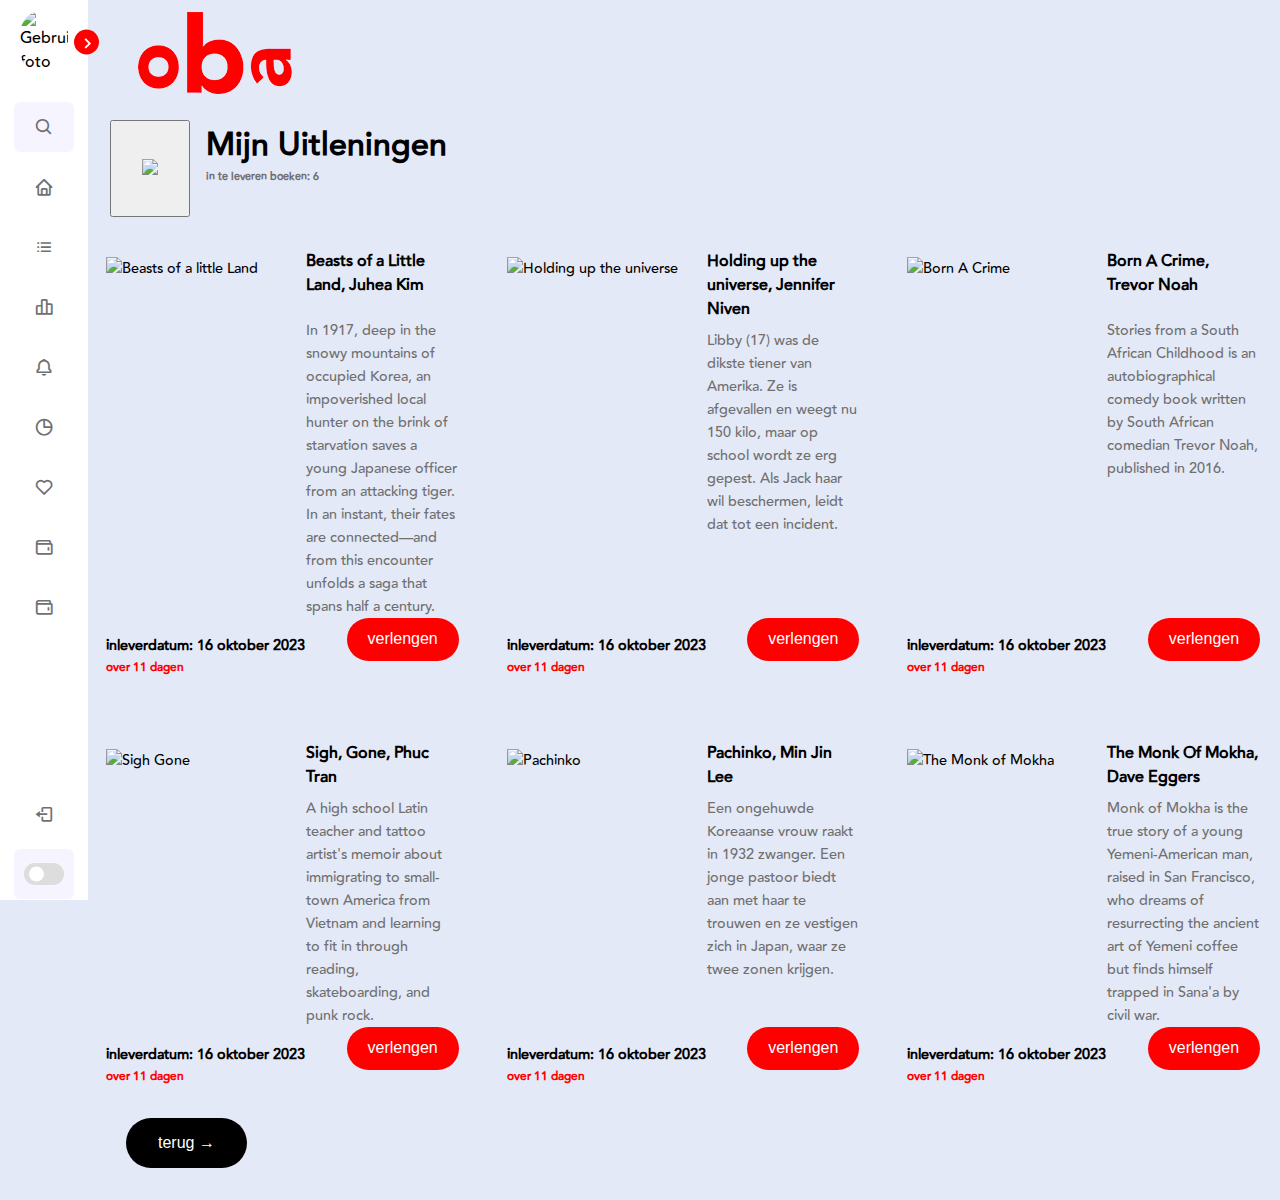
==== commit a85ba901: "comments weggehaald" ====
--- a/uitleningen.html
+++ b/uitleningen.html
@@ -77,7 +77,7 @@
                             <span class="text nav-text">Betaalgeschiedenis</span>
                         </a>
                     </li>
-<!--dit is het gedeelte waar ik mee werk, namelijk:reserveringen -->
+
                     <li class="nav-link">
                         <a href="reserveringen.html">
                             <i class='bx bx-heart icon' ></i>
@@ -128,13 +128,15 @@
 <!--My part on this project: Mijn uitleningen-->
     <main class="home">
 
-        <div class="text"><img src="./images/oba.png" alt="OBA logo"></div>
-
-        <div class="uitleningen">
-            <button class="account"><img src="https://i.ibb.co/4PmHHJc/user-icon.png" style="width: 3rem"></button>
-            <h1>Mijn Uitleningen</h1>
-            <h6>in te leveren boeken: 6</h6>
-        </div>
+        <header>
+            <div class="text"><img src="./images/oba.png" alt="OBA logo"></div>
+
+            <div class="uitleningen">
+                <button class="account"><img src="https://i.ibb.co/4PmHHJc/user-icon.png" style="width: 3rem"></button>
+                <h1>Mijn Uitleningen</h1>
+                <h6>in te leveren boeken: 6</h6>
+            </div>
+        </header>
 
             <div class="articles">
                 <article>
@@ -196,8 +198,6 @@
 
     </main>
 
-
-
 </body>
 </html>
 
--- a/styles/styles.css
+++ b/styles/styles.css
@@ -355,7 +355,7 @@
 
 /* My part in this project */
 
-/* mobile version: mijn uitleningen */
+/* mobiele versie: mijn uitleningen */
 
 .uitleningen {
     margin-left: 2rem;
@@ -369,7 +369,6 @@
 main {
     width: 90%;
     margin: 0 auto;
-    /*background-color: green;*/
     font-family: Avenirmedium;
 }
 
@@ -381,7 +380,6 @@
     grid-area: uitleningen;
     margin-left: 1rem;
     font-size: 2rem;
-    /*margin-bottom: -3rem;*/
 }
 
 main h6 {
@@ -395,7 +393,6 @@
 }
 
 article {
-    /*background-color: yellow;*/
     width: 90%;
     margin: 0 auto;
     margin-bottom: 3rem;
@@ -450,7 +447,6 @@
     grid-area: button;
 }
 
-/* een knop om terug te gaan naar het familie overzicht?*/
 .terug {
     border-radius: 2rem;
     border: none;
@@ -461,41 +457,21 @@
     margin: 0 auto;
     margin-bottom: 2rem;
     margin-left: 3rem;
-    position: absolute;
-    left: 30rem;
+    /*position: absolute;
+    left: 30rem;*/
 } 
 
-/* mid-sized versie*/
+/* mid-sized versie */
 
 @media screen and (min-width:38em) {
     article {
-       /* background-color:pink; */
        width: 90%;
        margin: 0 auto;
        margin-top: 2rem;
        margin-bottom: 4rem;
        font-size: 0.9rem;
        display: grid;
-        /*grid-template-areas: 
-        "image image title title"
-        "image image description description"
-        "date date date button"
-        "days days days button";
-        grid-template-columns: 1fr 0.5fr 1fr 7rem;
-        grid-template-rows: 0.5fr 1fr 2.5rem 1rem;
-        */
-
-        /*grid-template-areas:
-        "image image title title"
-        "image image description description"
-        "image image date date"
-        "image image days days"
-        "image image button blank";
-        grid-template-columns: 1fr 0.8fr 8rem 1.2fr;
-        grid-template-rows: 0.1fr 1fr 3rem 2rem 3rem;
-        */
-
-        grid-template-areas:
+       grid-template-areas:
         "image image title title"
         "image image description description"
         "image image date date"
@@ -544,11 +520,8 @@
     }
 }
 
-/*nog iets groter*/
-
 @media screen and (min-width: 57rem) {
     article {
-        /*background-color:lightblue;*/
         width: 45%;
         margin: 0 auto;
         margin-top: -4rem;
@@ -561,7 +534,6 @@
         "days days button"
         "days days blank";
         grid-template-columns: 12rem 1fr 7rem;
-       /* grid-template-rows: 0.1fr 1fr 0.2fr 1rem 2rem; */
         grid-template-rows: 0.5fr 1fr 2.5rem 0.2rem 1rem;
     }
 
@@ -569,8 +541,6 @@
     article img {
         width: 12rem;
         height: auto;
-        /*display: block;
-        margin: 0 auto;*/
         margin-top: 5.5rem;
         margin-left: 0.5rem;
         grid-area: image;
@@ -599,7 +569,8 @@
         flex-flow: row wrap;
     }
 }
-    /*full size desktop screen*/
+
+/* full-size desktop screen */
 
 @media screen and (min-width: 78rem) {
     article {
@@ -614,7 +585,6 @@
         "days days button"
         "days days blank";
         grid-template-columns: 12rem 1fr 7rem;
-       /* grid-template-rows: 0.1fr 1fr 0.2fr 1rem 2rem; */
         grid-template-rows: 0.5fr 1fr 2.5rem 0.2rem 1rem;
     }
 
@@ -622,144 +592,8 @@
         display: flex;
         flex-flow: row wrap;
     }
-    
-    
-
-}
-
-    /*article {
-        background-color:lightblue;
-        width: 45%;
-        margin: 0 auto;
-        display: grid;
-        grid-template-areas: 
-            "image image"
-            "title title"
-            "description description"
-            "date button"
-            "days button";
-        grid-template-columns: 6fr 0.5fr;
-        grid-template-rows: 2fr 0.2fr 0.5fr 2.5rem 1rem;
-    }
-    
-    article img {
-        width: 15rem;
-        height: auto;
-        display: block;
-        margin: 0 auto;
-        margin-top: 5rem;
-        grid-area: image;
-    }
-    
-    article h3 {
-        margin-top: 1rem;
-        margin-bottom: 0.5rem;
-        grid-area: title;
-    }
-    
-    article p {
-        grid-area: description;
-    }
-    article h4 {
-        grid-area: date;
-    }
-    
-    article h5 {
-        grid-area: days;
-    }
-    
-    article button {
-        grid-area: button;
-    }
-
-    article:nth-of-type(1n){
-        float:left;
-        margin: 1rem;
-    }
-
-    article:nth-of-type(2n){
-        float: right;
-    }
-}
-*/
-
-/* full size desktop screen */
-
-/*darkmode*/
+}
 
 body.dark .home {
     color: var(--text-color);
 }
-
-/*@media screen and (min-width: 45em) {
-    article{
-        width: 40%;
-    }
-
-    article:nth-of-type(1n){
-        float:left;
-    }
-
-    article:nth-of-type(2n){
-        float: right;
-    }
-
-    /*article:nth-of-type(3n){
-        float: right;
-    }
-
-    article img {
-        width: 15rem;
-        height: auto;
-    }
-
-    article h3 {
-        font-size: 1rem;
-    }
-
-    article p {
-        color:#707070;
-        width: 20rem; 
-        height: 10rem;
-    }
-        
-
-    article h4 {
-        font-size: 1rem;
-    }
-
-    article button {
-        float: left;
-        margin-top: 1em;
-    }
-*/
-
-
-
-
-/* full size desktop versie*/
-
-/*
-@media screen and (min-width: 80em) {
-    article {
-        width: 25%;
-    }
-
-    article img {
-        width: 9rem;
-        height: auto;
-    }
-
-    article:nth-of-type(1n){
-        float:left;
-    }
-
-    article:nth-of-type(2n){
-        float:center;
-    }
-
-    article:nth-of-type(3n){
-        float: right;
-    }
-}
-*/
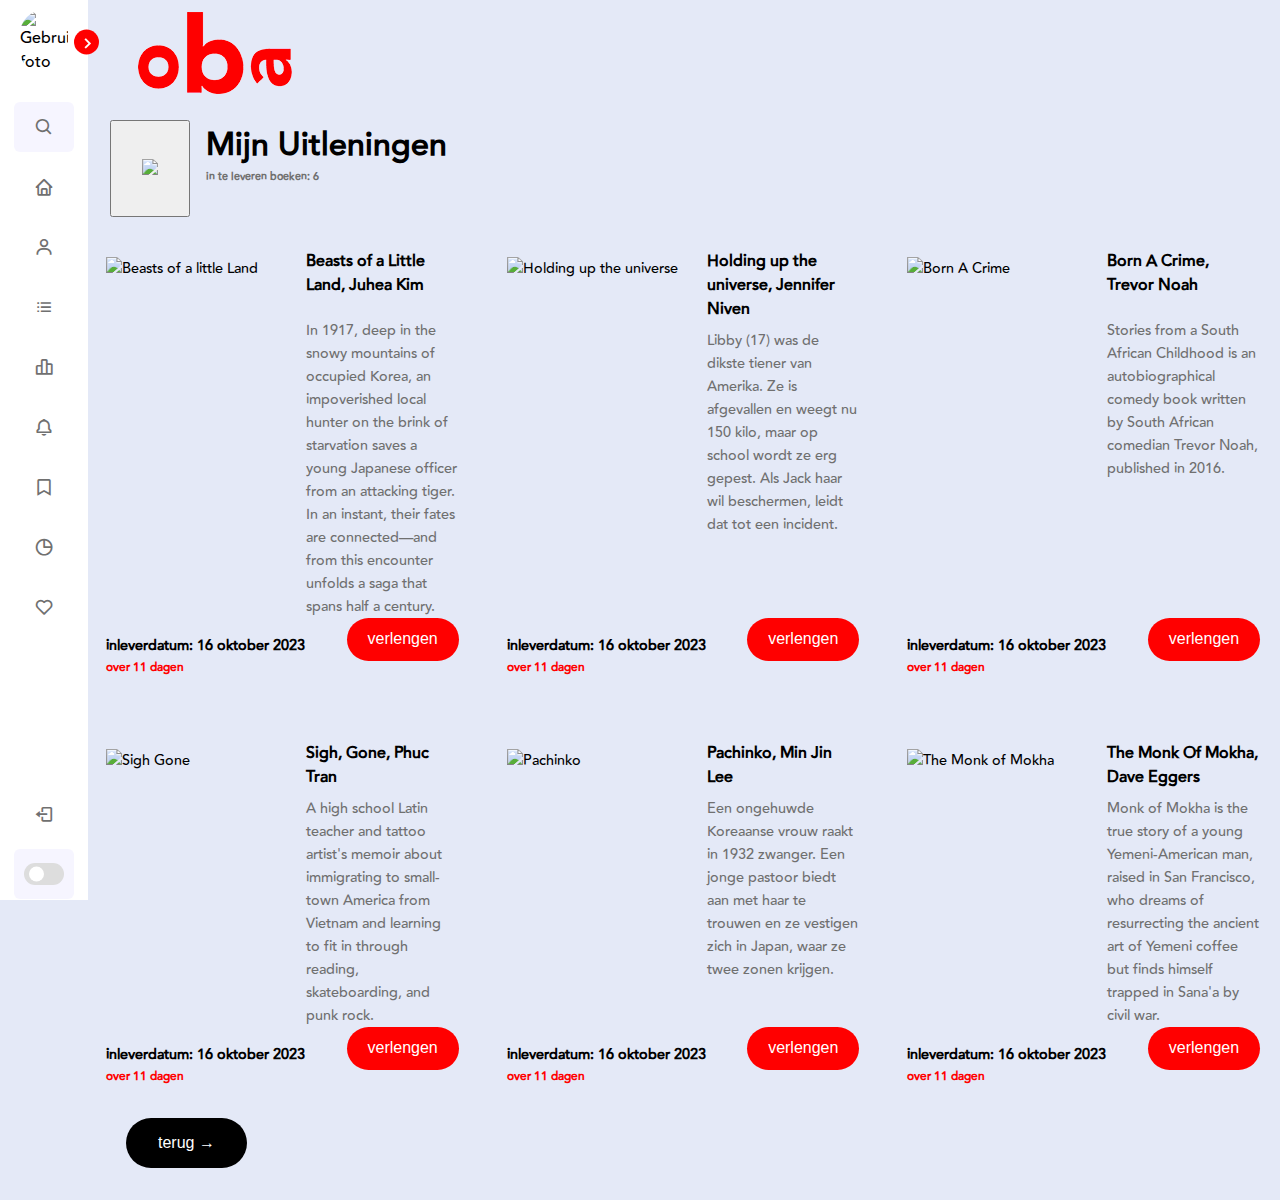
==== commit c77e2dd6: "alle webpagina doorgelinkt" ====
--- a/uitleningen.html
+++ b/uitleningen.html
@@ -44,9 +44,16 @@
 
                 <ul class="menu-links">
                     <li class="nav-link">
-                        <a href="#">
+                        <a href="https://yujing-student.github.io/the-client-website/">
                             <i class='bx bx-home icon'></i>
                             <span class="text nav-text">Welkom</span>
+                        </a>
+                    </li>
+
+                    <li class="nav-link">
+                        <a href="https://pommelienn.github.io/the-client-website/">
+                            <i class='bx bx-user icon'></i>
+                            <span class="text nav-text">Overzicht abonnement</span>
                         </a>
                     </li>
 
@@ -58,47 +65,39 @@
                     </li>
 
                     <li class="nav-link">
-                        <a href="#">
-                            <i class='bx bx-bar-chart-alt-2 icon' ></i>
+                        <a href="https://wingsvn.github.io/the-client-website/">
+                            <i class='bx bx-bar-chart-alt-2 icon'></i>
                             <span class="text-long nav-text">Uitleningen en verlengen</span>
                         </a>
                     </li>
 
                     <li class="nav-link">
-                        <a href="#">
+                        <a href="https://annevd.github.io/the-client-website/uitleengeschiedenis.html">
                             <i class='bx bx-bell icon'></i>
                             <span class="text nav-text">Uitleengeschiedenis</span>
                         </a>
                     </li>
 
                     <li class="nav-link">
+                        <a href="https://lisagjh.github.io/the-client-website/">
+                            <i class='bx bx-bookmark icon'></i> <span class="text nav-text">Diensten en Producten</span>
+                        </a>
+                    </li>
+
+                    <li class="nav-link">
                         <a href="#">
-                            <i class='bx bx-pie-chart-alt icon' ></i>
+                            <i class='bx bx-pie-chart-alt icon'></i>
                             <span class="text nav-text">Betaalgeschiedenis</span>
                         </a>
                     </li>
 
                     <li class="nav-link">
-                        <a href="reserveringen.html">
-                            <i class='bx bx-heart icon' ></i>
+                        <a href="#">
+                            <i class='bx bx-heart icon'></i>
                             <span class="text nav-text">Reserveringen</span>
                         </a>
                     </li>
 
-                    <li class="nav-link">
-                        <a href="#">
-                            <i class='bx bx-wallet icon' ></i>
-                            <span class="text nav-text">Desposito's</span>
-                        </a>
-                    </li>
-
-                    <li class="nav-link">
-                        <a href="#">
-                            <i class='bx bx-wallet icon' ></i>
-                            <span class="text nav-text">Tellerstand abonnement</span>
-                        </a>
-                    </li>
-                </ul>
             </div>
 
             <div class="bottom-content">
@@ -128,7 +127,6 @@
 <!--My part on this project: Mijn uitleningen-->
     <main class="home">
 
-        <header>
             <div class="text"><img src="./images/oba.png" alt="OBA logo"></div>
 
             <div class="uitleningen">
@@ -136,8 +134,7 @@
                 <h1>Mijn Uitleningen</h1>
                 <h6>in te leveren boeken: 6</h6>
             </div>
-        </header>
-
+        
             <div class="articles">
                 <article>
                     <img src="https://i.ibb.co/tCpwZHS/cover-beasts-of-a-little-land.jpg" alt="Beasts of a little Land">
@@ -194,7 +191,9 @@
                 </article>
             </div>
 
-        <button class="terug">terug &#8594;</button>
+            <a href="https://pommelienn.github.io/the-client-website/">
+                <button class="terug">terug &#8594;</button>
+            </a>
 
     </main>
 
--- a/styles/styles.css
+++ b/styles/styles.css
@@ -479,7 +479,6 @@
         "image image days button";
         grid-template-columns: 1fr 0.8fr 1.2fr 7rem;
         grid-template-rows: 0.1fr 1fr 3rem 1rem 2rem;
-
     }
 
     article h6 {
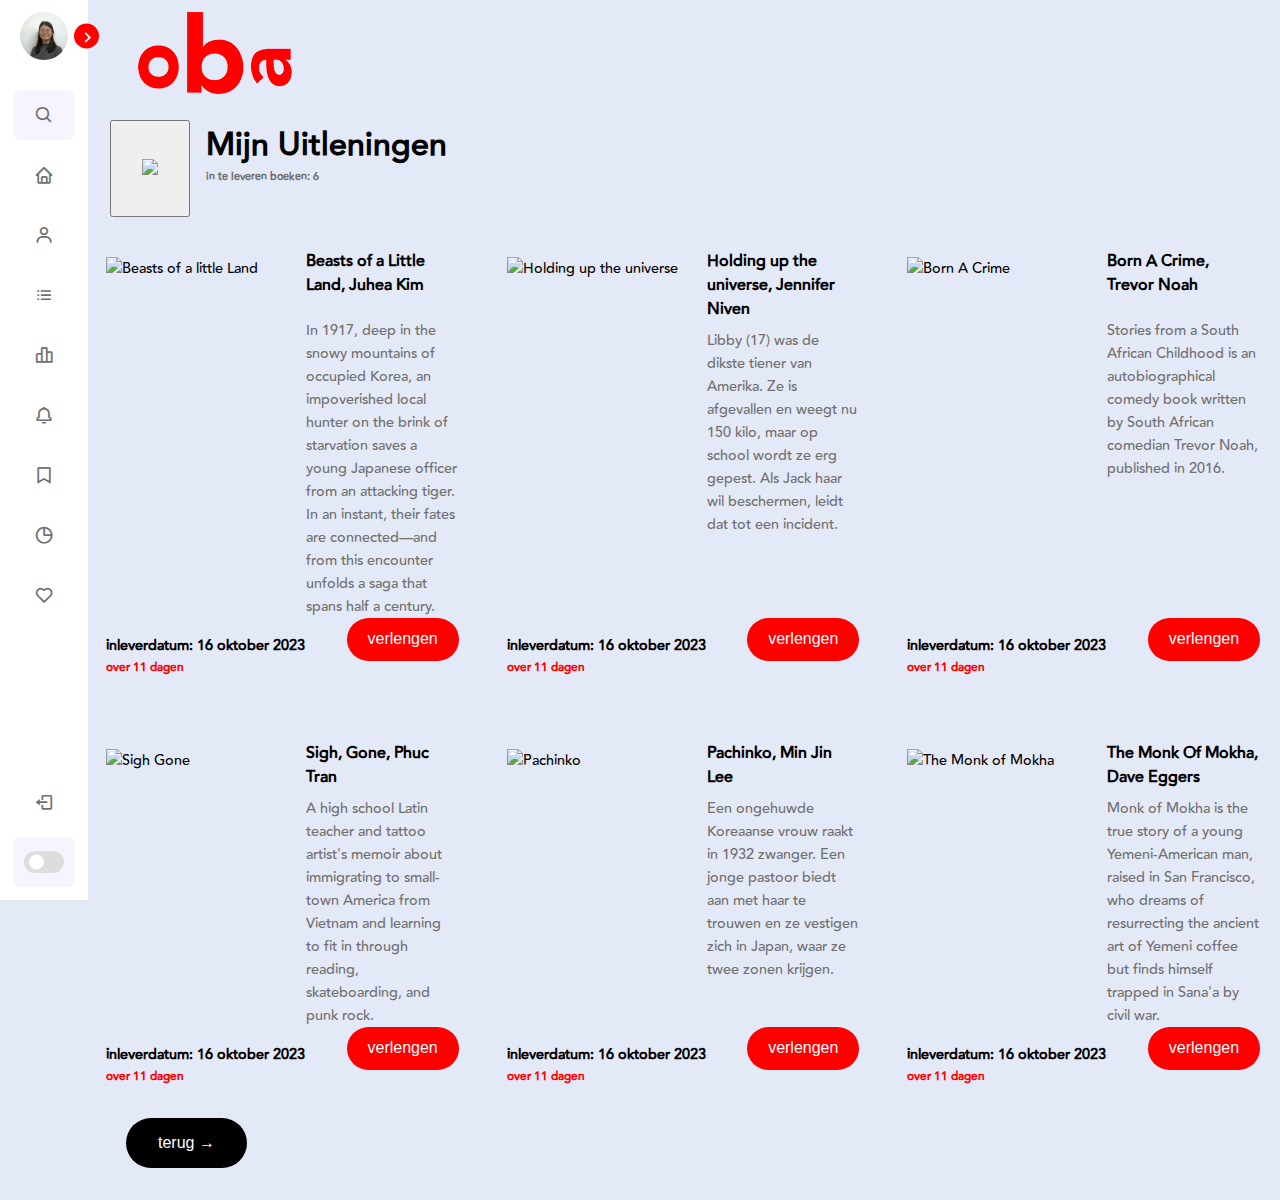
==== commit 6ae29a92: "error links toegevoegd + finishing touches" ====
--- a/uitleningen.html
+++ b/uitleningen.html
@@ -22,7 +22,7 @@
         <header>
             <div class="image-text">
                 <span class="image">
-                    <img src="./image/AmberFoto.jpeg" alt="Gebruiker-foto">
+                    <img src="/images/wingsan.png" alt="Gebruiker-foto">
                 </span>
 
                 <div class="text logo-text">
@@ -58,14 +58,14 @@
                     </li>
 
                     <li class="nav-link">
-                        <a href="#">
+                        <a href="https://lisagjh.github.io/the-client-website/404.html">
                             <i class='bx bx-list-ul icon'></i>
                             <span class="text nav-text">Leeslijst</span>
                         </a>
                     </li>
 
                     <li class="nav-link">
-                        <a href="https://wingsvn.github.io/the-client-website/">
+                        <a href="https://wingsvn.github.io/the-client-website/uitleningen.html">
                             <i class='bx bx-bar-chart-alt-2 icon'></i>
                             <span class="text-long nav-text">Uitleningen en verlengen</span>
                         </a>
@@ -85,24 +85,25 @@
                     </li>
 
                     <li class="nav-link">
-                        <a href="#">
+                        <a href="https://lisagjh.github.io/the-client-website/404.html">
                             <i class='bx bx-pie-chart-alt icon'></i>
                             <span class="text nav-text">Betaalgeschiedenis</span>
                         </a>
                     </li>
 
                     <li class="nav-link">
-                        <a href="#">
+                        <a href="https://lisagjh.github.io/the-client-website/404.html">
                             <i class='bx bx-heart icon'></i>
                             <span class="text nav-text">Reserveringen</span>
                         </a>
                     </li>
+                </ul>
 
             </div>
 
             <div class="bottom-content">
                 <li class="">
-                    <a href="#">
+                    <a href="https://www.oba.nl">
                         <i class='bx bx-log-out icon' ></i>
                         <span class="text nav-text">Uitloggen</span>
                     </a>
--- a/styles/styles.css
+++ b/styles/styles.css
@@ -447,6 +447,16 @@
     grid-area: button;
 }
 
+article button:hover {
+    background-color: white;
+    color: black;
+}
+
+article button:active {
+    background-color: white;
+    color: black;
+}
+
 .terug {
     border-radius: 2rem;
     border: none;
@@ -457,9 +467,18 @@
     margin: 0 auto;
     margin-bottom: 2rem;
     margin-left: 3rem;
-    /*position: absolute;
-    left: 30rem;*/
 } 
+
+.terug:hover {
+    background-color: white;
+    color: black;
+}
+
+.terug:active {
+    background-color: white;
+    color: black;
+}
+
 
 /* mid-sized versie */
 
@@ -554,15 +573,6 @@
         grid-area: description;
     }
 
-    /*article:nth-of-type(1n) {
-        float:left;
-        margin: 1rem;
-    }
-
-    article:nth-of-type(2n) {
-        float: right;
-    }*/
-
     .articles {
         display: flex;
         flex-flow: row wrap;
